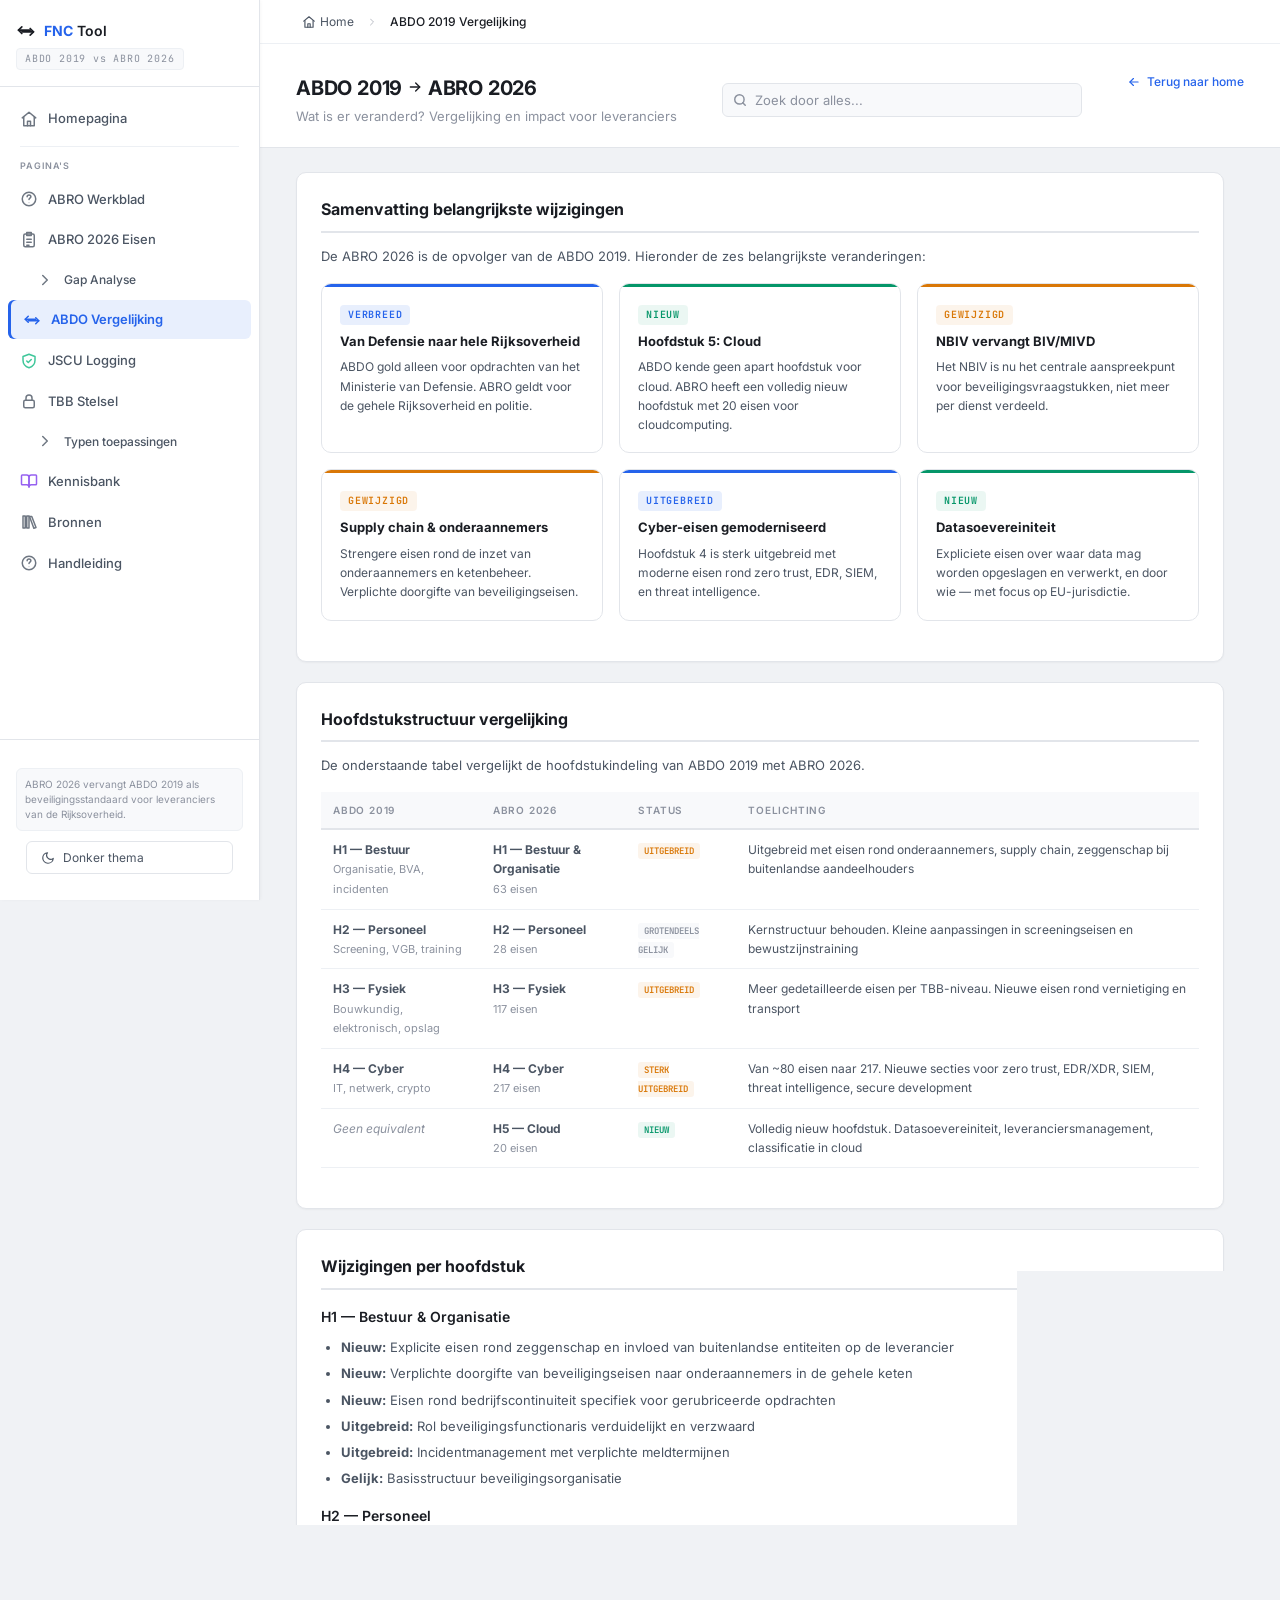
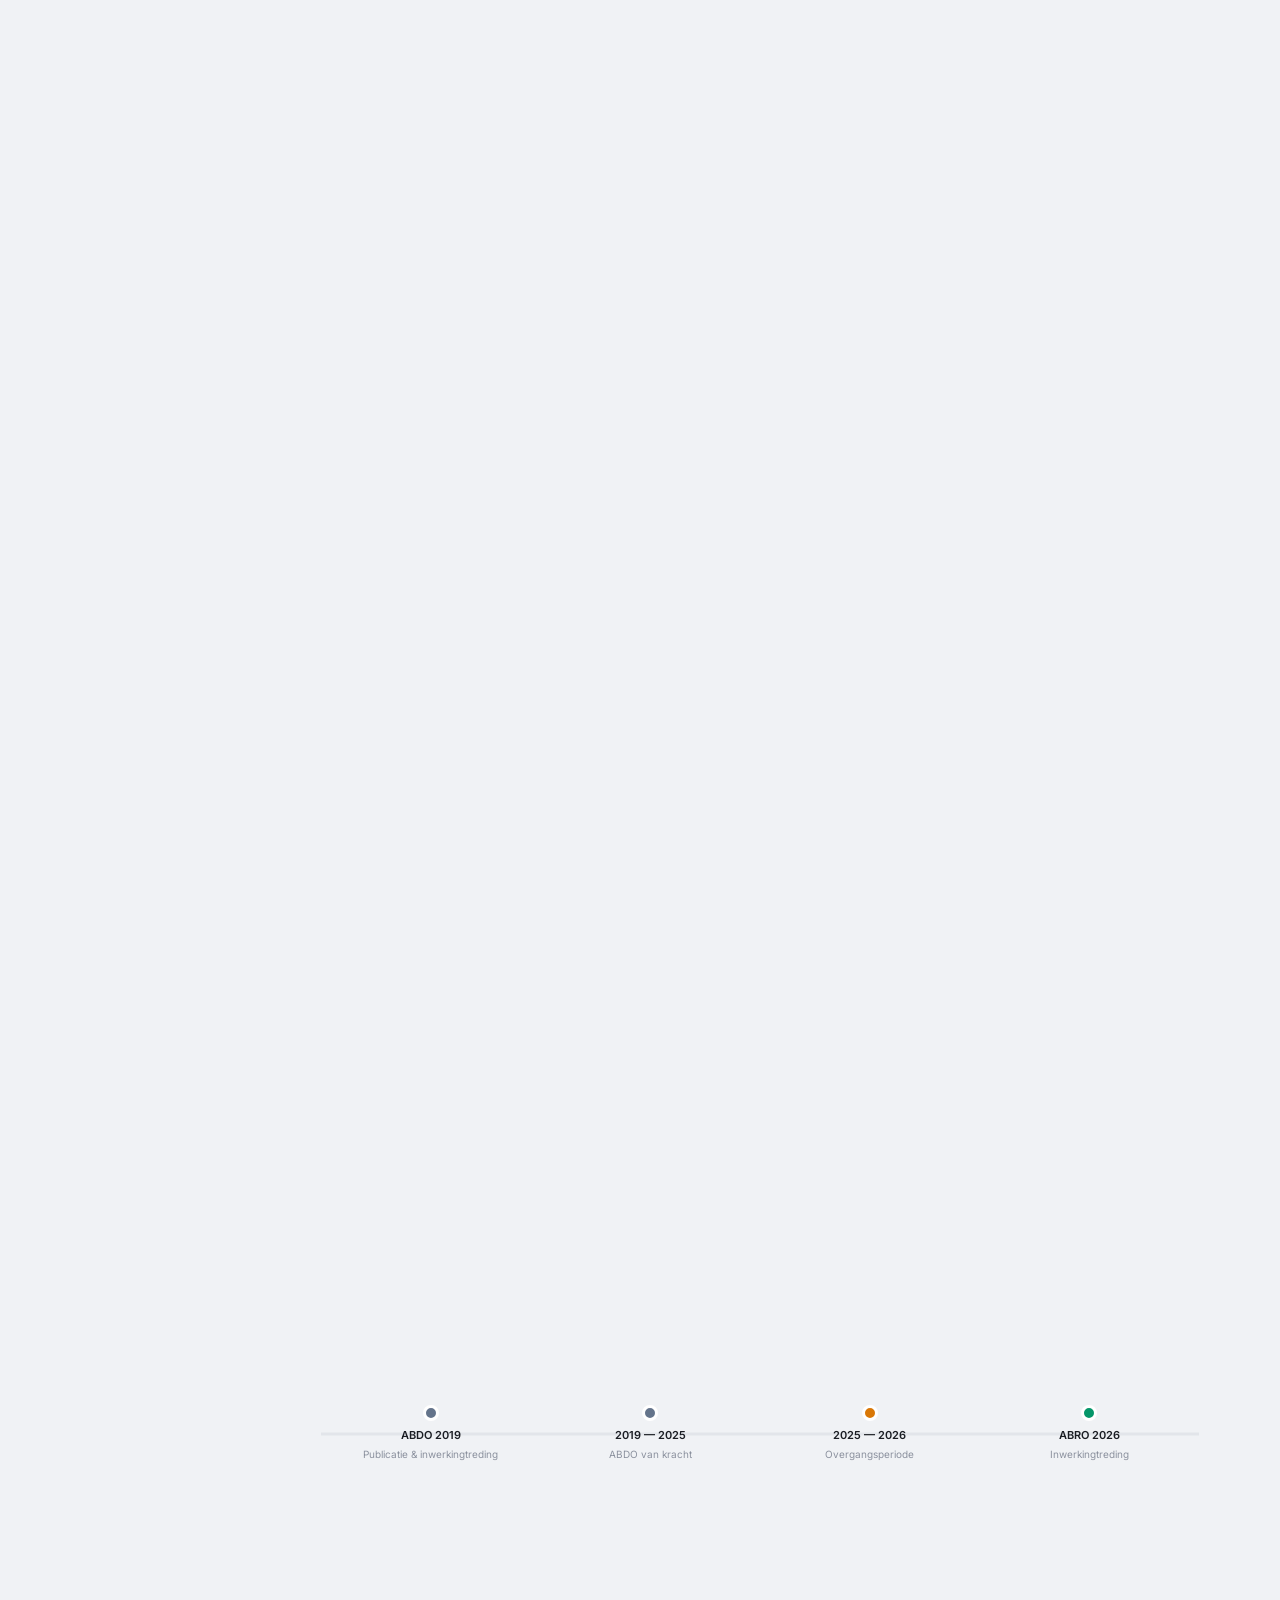
==== abdo.html @ 0f63e4ea "FNC Tool — ABRO 2026 Compliance Check Static PWA met 445 ABRO-eisen gemapped op ISO 27001, NIST CSF," ====
<!DOCTYPE html>
<html lang="nl">
<head>
  <meta charset="UTF-8">
  <meta name="viewport" content="width=device-width, initial-scale=1.0">
  <title>FNC Tool — ABDO 2019 vs ABRO 2026</title>
  <link rel="stylesheet" href="styles.css">
  <link rel="manifest" href="manifest.json">
  <meta name="apple-mobile-web-app-capable" content="yes">
  <meta name="apple-mobile-web-app-status-bar-style" content="default">
  <meta name="apple-mobile-web-app-title" content="FNC Tool">
  <meta name="theme-color" content="#2563eb">
  <script src="theme.js"></script>
  <style>
    .abdo-content { padding: 24px 36px 48px; max-width: 1000px; }
    .abdo-section {
      background: var(--bg-surface);
      border: 1px solid var(--border);
      border-radius: var(--radius-lg);
      padding: 24px;
      margin-bottom: 20px;
      box-shadow: var(--shadow-sm);
    }
    .abdo-section h2 {
      font-size: 16px;
      font-weight: 700;
      color: var(--text-primary);
      margin-bottom: 12px;
      padding-bottom: 8px;
      border-bottom: 2px solid var(--border);
    }
    .abdo-section h3 {
      font-size: 14px;
      font-weight: 600;
      color: var(--text-primary);
      margin: 16px 0 8px;
    }
    .abdo-section p, .abdo-section li {
      font-size: 13px;
      color: var(--text-secondary);
      line-height: 1.7;
    }
    .abdo-section ul {
      padding-left: 20px;
      margin: 8px 0;
    }
    .abdo-section li { margin-bottom: 4px; }

    .change-summary {
      display: grid;
      grid-template-columns: repeat(auto-fit, minmax(260px, 1fr));
      gap: 16px;
      margin: 16px 0;
    }
    .change-card {
      border-radius: var(--radius-lg);
      padding: 18px;
      border: 1px solid var(--border);
      position: relative;
      overflow: hidden;
      background: var(--bg-surface);
    }
    .change-card::before {
      content: '';
      position: absolute;
      top: 0; left: 0; right: 0;
      height: 3px;
    }
    .change-card.new::before { background: var(--green); }
    .change-card.changed::before { background: var(--yellow); }
    .change-card.expanded::before { background: var(--accent); }
    .change-card .change-type {
      font-family: var(--font-mono);
      font-size: 10px;
      font-weight: 600;
      text-transform: uppercase;
      letter-spacing: 0.08em;
      margin-bottom: 6px;
      display: inline-block;
      padding: 2px 8px;
      border-radius: 4px;
    }
    .change-card.new .change-type { background: var(--green-bg); color: var(--green); }
    .change-card.changed .change-type { background: var(--yellow-bg); color: var(--yellow); }
    .change-card.expanded .change-type { background: var(--accent-dim); color: var(--accent); }
    .change-card h4 {
      font-size: 13px;
      font-weight: 700;
      color: var(--text-primary);
      margin-bottom: 6px;
    }
    .change-card p { font-size: 12px; color: var(--text-secondary); line-height: 1.6; }

    .compare-table {
      width: 100%;
      border-collapse: collapse;
      margin: 16px 0;
      font-size: 12px;
    }
    .compare-table th {
      font-size: 10px;
      text-transform: uppercase;
      letter-spacing: 0.08em;
      color: var(--text-muted);
      padding: 10px 12px;
      text-align: left;
      border-bottom: 2px solid var(--border);
      font-weight: 600;
      background: var(--bg-elevated);
    }
    .compare-table td {
      padding: 10px 12px;
      border-bottom: 1px solid var(--border-light);
      color: var(--text-secondary);
      vertical-align: top;
    }
    .compare-table tr:hover { background: var(--bg-hover); }
    .compare-table .new-badge {
      font-family: var(--font-mono);
      font-size: 9px;
      font-weight: 600;
      background: var(--green-bg);
      color: var(--green);
      padding: 2px 6px;
      border-radius: 3px;
    }
    .compare-table .changed-badge {
      font-family: var(--font-mono);
      font-size: 9px;
      font-weight: 600;
      background: var(--yellow-bg);
      color: var(--yellow);
      padding: 2px 6px;
      border-radius: 3px;
    }
    .compare-table .same-badge {
      font-family: var(--font-mono);
      font-size: 9px;
      font-weight: 600;
      background: var(--bg-elevated);
      color: var(--text-muted);
      padding: 2px 6px;
      border-radius: 3px;
    }

    .timeline {
      display: flex;
      align-items: center;
      gap: 0;
      margin: 20px 0;
      position: relative;
    }
    .timeline::before {
      content: '';
      position: absolute;
      top: 50%;
      left: 0;
      right: 0;
      height: 3px;
      background: var(--border);
      transform: translateY(-50%);
      z-index: 0;
    }
    .tl-node {
      position: relative;
      z-index: 1;
      text-align: center;
      flex: 1;
    }
    .tl-dot {
      width: 16px;
      height: 16px;
      border-radius: 50%;
      margin: 0 auto 6px;
      border: 3px solid var(--bg-surface);
    }
    .tl-dot.past { background: var(--fw-abdo); }
    .tl-dot.transition { background: var(--yellow); }
    .tl-dot.current { background: var(--green); }
    .tl-label {
      font-size: 11px;
      font-weight: 600;
      color: var(--text-primary);
    }
    .tl-sub {
      font-size: 10px;
      color: var(--text-muted);
      margin-top: 2px;
    }

    .impact-card {
      background: var(--accent-dim);
      border: 1px solid rgba(37,99,235,0.15);
      border-radius: var(--radius);
      padding: 16px;
      margin: 12px 0;
      font-size: 12px;
      color: var(--text-secondary);
      line-height: 1.7;
    }
    .impact-card strong { color: var(--accent); }

    .note-box {
      background: var(--yellow-bg);
      border: 1px solid rgba(217,119,6,0.2);
      border-radius: var(--radius);
      padding: 14px 16px;
      margin: 16px 0;
      font-size: 12px;
      color: var(--text-secondary);
      line-height: 1.6;
    }
    .note-box strong { color: var(--yellow); }

    .back-link {
      display: inline-flex;
      align-items: center;
      gap: 6px;
      font-size: 12px;
      color: var(--accent);
      text-decoration: none;
      font-weight: 500;
    }
    .back-link:hover { text-decoration: underline; }
  </style>
</head>
<body>

<div id="app">
  <button class="mobile-menu-btn" id="menuBtn" aria-label="Menu openen"><span data-icon="menu" data-icon-size="20"></span></button>
  <div class="mobile-menu-overlay" id="menuOverlay" ></div>
  <aside id="sidebar">
    <div class="sidebar-header">
      <div class="logo">
        <span class="logo-icon" data-icon="abdo" data-icon-size="20"></span>
        <span class="logo-text"><strong>FNC</strong> Tool</span>
      </div>
      <div class="version-badge">ABDO 2019 vs ABRO 2026</div>
    </div>
    <nav class="sidebar-nav">
      <a href="home.html" class="nav-item" style="text-decoration:none">
        <span class="nav-icon" data-icon="home"></span> Homepagina
      </a>
      <div class="nav-divider"></div>
      <div class="nav-section-label">Pagina's</div>
      <a href="werkblad.html" class="nav-item" style="text-decoration:none">
        <span class="nav-icon" data-icon="manual"></span> ABRO Werkblad
      </a>
      <a href="index.html" class="nav-item" style="text-decoration:none">
        <span class="nav-icon" data-icon="requirements"></span> ABRO 2026 Eisen
      </a>
      <a href="index.html#gaps" class="nav-item" style="text-decoration:none;font-size:12px;padding-left:28px">
        <span class="nav-icon" data-icon="chevron-right" data-icon-size="12"></span> Gap Analyse
      </a>
      <a href="abdo.html" class="nav-item active" style="text-decoration:none">
        <span class="nav-icon" data-icon="abdo"></span> ABDO Vergelijking
      </a>
      <a href="jscu.html" class="nav-item" style="text-decoration:none">
        <span class="nav-icon" style="color:var(--fw-jscu)" data-icon="jscu"></span> JSCU Logging
      </a>
      <a href="tbb.html" class="nav-item" style="text-decoration:none">
        <span class="nav-icon" data-icon="tbb"></span> TBB Stelsel
      </a>
      <a href="tbb.html#toepassingen" class="nav-item" style="text-decoration:none;font-size:12px;padding-left:28px">
        <span class="nav-icon" data-icon="chevron-right" data-icon-size="12"></span> Typen toepassingen
      </a>
      <a href="diamond.html" class="nav-item" style="text-decoration:none">
        <span class="nav-icon" style="color:var(--purple)" data-icon="knowledge"></span> Kennisbank
      </a>
      <a href="bronnen.html" class="nav-item" style="text-decoration:none">
        <span class="nav-icon" data-icon="sources"></span> Bronnen
      </a>
      <a href="handleiding.html" class="nav-item" style="text-decoration:none">
        <span class="nav-icon" data-icon="manual"></span> Handleiding
      </a>
    </nav>
    <div class="sidebar-frameworks">
      <div class="sidebar-hint">
        ABRO 2026 vervangt ABDO 2019 als beveiligingsstandaard voor leveranciers van de Rijksoverheid.
      </div>
      <button class="theme-toggle-btn" onclick="toggleTheme()" title="Wissel licht/donker thema">
        <span class="theme-toggle-icon" data-icon="theme-dark"></span>
        <span class="theme-toggle-label">Donker thema</span>
      </button>
    </div>
  </aside>

  <main id="main">
    <nav class="breadcrumb" aria-label="Breadcrumb">
      <a href="home.html"><span data-icon="home" data-icon-size="14"></span> Home</a>
      <span class="crumb-sep" data-icon="chevron-right" data-icon-size="12"></span>
      <span class="crumb-current">ABDO 2019 Vergelijking</span>
    </nav>

    <div class="page-header">
      <div>
        <div class="page-title">ABDO 2019 <span data-icon="arrow-right" data-icon-size="16"></span> ABRO 2026</div>
        <div class="page-subtitle">Wat is er veranderd? Vergelijking en impact voor leveranciers</div>
      </div>
      <div class="global-search">
        <input type="text" id="globalSearch" placeholder="Zoek door alles...">
        <div id="globalSearchResults" class="global-search-results"></div>
      </div>
      <div class="page-actions">
        <a href="home.html" class="back-link"><span data-icon="arrow-left" data-icon-size="14"></span> Terug naar home</a>
      </div>
    </div>

    <a href="home.html" class="back-home-mobile">
      <span data-icon="arrow-left" data-icon-size="16"></span> Terug naar home
    </a>

    <div class="abdo-content">

      <!-- Samenvatting -->
      <div class="abdo-section" id="samenvatting">
        <h2>Samenvatting belangrijkste wijzigingen</h2>
        <p>De ABRO 2026 is de opvolger van de ABDO 2019. Hieronder de zes belangrijkste veranderingen:</p>

        <div class="change-summary">
          <div class="change-card expanded">
            <span class="change-type">Verbreed</span>
            <h4>Van Defensie naar hele Rijksoverheid</h4>
            <p>ABDO gold alleen voor opdrachten van het Ministerie van Defensie. ABRO geldt voor de gehele Rijksoverheid en politie.</p>
          </div>

          <div class="change-card new">
            <span class="change-type">Nieuw</span>
            <h4>Hoofdstuk 5: Cloud</h4>
            <p>ABDO kende geen apart hoofdstuk voor cloud. ABRO heeft een volledig nieuw hoofdstuk met 20 eisen voor cloudcomputing.</p>
          </div>

          <div class="change-card changed">
            <span class="change-type">Gewijzigd</span>
            <h4>NBIV vervangt BIV/MIVD</h4>
            <p>Het NBIV is nu het centrale aanspreekpunt voor beveiligingsvraagstukken, niet meer per dienst verdeeld.</p>
          </div>

          <div class="change-card changed">
            <span class="change-type">Gewijzigd</span>
            <h4>Supply chain & onderaannemers</h4>
            <p>Strengere eisen rond de inzet van onderaannemers en ketenbeheer. Verplichte doorgifte van beveiligingseisen.</p>
          </div>

          <div class="change-card expanded">
            <span class="change-type">Uitgebreid</span>
            <h4>Cyber-eisen gemoderniseerd</h4>
            <p>Hoofdstuk 4 is sterk uitgebreid met moderne eisen rond zero trust, EDR, SIEM, en threat intelligence.</p>
          </div>

          <div class="change-card new">
            <span class="change-type">Nieuw</span>
            <h4>Datasoevereiniteit</h4>
            <p>Expliciete eisen over waar data mag worden opgeslagen en verwerkt, en door wie — met focus op EU-jurisdictie.</p>
          </div>
        </div>
      </div>

      <!-- Vergelijkingstabel -->
      <div class="abdo-section" id="vergelijking">
        <h2>Hoofdstukstructuur vergelijking</h2>
        <p>De onderstaande tabel vergelijkt de hoofdstukindeling van ABDO 2019 met ABRO 2026.</p>

        <table class="compare-table">
          <thead>
            <tr>
              <th>ABDO 2019</th>
              <th>ABRO 2026</th>
              <th>Status</th>
              <th>Toelichting</th>
            </tr>
          </thead>
          <tbody>
            <tr>
              <td><strong>H1 — Bestuur</strong><br><span style="font-size:11px;color:var(--text-muted)">Organisatie, BVA, incidenten</span></td>
              <td><strong>H1 — Bestuur & Organisatie</strong><br><span style="font-size:11px;color:var(--text-muted)">63 eisen</span></td>
              <td><span class="changed-badge">UITGEBREID</span></td>
              <td>Uitgebreid met eisen rond onderaannemers, supply chain, zeggenschap bij buitenlandse aandeelhouders</td>
            </tr>
            <tr>
              <td><strong>H2 — Personeel</strong><br><span style="font-size:11px;color:var(--text-muted)">Screening, VGB, training</span></td>
              <td><strong>H2 — Personeel</strong><br><span style="font-size:11px;color:var(--text-muted)">28 eisen</span></td>
              <td><span class="same-badge">GROTENDEELS GELIJK</span></td>
              <td>Kernstructuur behouden. Kleine aanpassingen in screeningseisen en bewustzijnstraining</td>
            </tr>
            <tr>
              <td><strong>H3 — Fysiek</strong><br><span style="font-size:11px;color:var(--text-muted)">Bouwkundig, elektronisch, opslag</span></td>
              <td><strong>H3 — Fysiek</strong><br><span style="font-size:11px;color:var(--text-muted)">117 eisen</span></td>
              <td><span class="changed-badge">UITGEBREID</span></td>
              <td>Meer gedetailleerde eisen per TBB-niveau. Nieuwe eisen rond vernietiging en transport</td>
            </tr>
            <tr>
              <td><strong>H4 — Cyber</strong><br><span style="font-size:11px;color:var(--text-muted)">IT, netwerk, crypto</span></td>
              <td><strong>H4 — Cyber</strong><br><span style="font-size:11px;color:var(--text-muted)">217 eisen</span></td>
              <td><span class="changed-badge">STERK UITGEBREID</span></td>
              <td>Van ~80 eisen naar 217. Nieuwe secties voor zero trust, EDR/XDR, SIEM, threat intelligence, secure development</td>
            </tr>
            <tr>
              <td><em style="color:var(--text-muted)">Geen equivalent</em></td>
              <td><strong>H5 — Cloud</strong><br><span style="font-size:11px;color:var(--text-muted)">20 eisen</span></td>
              <td><span class="new-badge">NIEUW</span></td>
              <td>Volledig nieuw hoofdstuk. Datasoevereiniteit, leveranciersmanagement, classificatie in cloud</td>
            </tr>
          </tbody>
        </table>
      </div>

      <!-- Per hoofdstuk -->
      <div class="abdo-section" id="per-hoofdstuk">
        <h2>Wijzigingen per hoofdstuk</h2>

        <h3>H1 — Bestuur & Organisatie</h3>
        <ul>
          <li><strong>Nieuw:</strong> Explicite eisen rond zeggenschap en invloed van buitenlandse entiteiten op de leverancier</li>
          <li><strong>Nieuw:</strong> Verplichte doorgifte van beveiligingseisen naar onderaannemers in de gehele keten</li>
          <li><strong>Nieuw:</strong> Eisen rond bedrijfscontinuiteit specifiek voor gerubriceerde opdrachten</li>
          <li><strong>Uitgebreid:</strong> Rol beveiligingsfunctionaris verduidelijkt en verzwaard</li>
          <li><strong>Uitgebreid:</strong> Incidentmanagement met verplichte meldtermijnen</li>
          <li><strong>Gelijk:</strong> Basisstructuur beveiligingsorganisatie</li>
        </ul>

        <h3>H2 — Personeel</h3>
        <ul>
          <li><strong>Gelijk:</strong> VGB-structuur en screeningsniveaus grotendeels ongewijzigd</li>
          <li><strong>Gelijk:</strong> Geheimhoudingsverklaring en gedragscode</li>
          <li><strong>Uitgebreid:</strong> Bewustzijnstraining nu met specifieke frequentie- en inhoudseisen</li>
          <li><strong>Uitgebreid:</strong> Eisen rond buitenlandse reizen van gescreend personeel</li>
          <li><strong>Nieuw:</strong> Explicite eisen voor remote werkend personeel</li>
        </ul>

        <h3>H3 — Fysieke beveiliging</h3>
        <ul>
          <li><strong>Uitgebreid:</strong> Meer gedetailleerde eisen per TBB-niveau (was meer generiek in ABDO)</li>
          <li><strong>Uitgebreid:</strong> Elektronische beveiliging (IDS, CCTV) met specifiekere technische eisen</li>
          <li><strong>Nieuw:</strong> Eisen rond vernietiging van informatiedragers per TBB-niveau</li>
          <li><strong>Nieuw:</strong> Transport van gerubriceerd materiaal gedetailleerder beschreven</li>
          <li><strong>Gelijk:</strong> Basisprincipes bouwkundige beveiliging en zonering</li>
        </ul>

        <h3>H4 — Cyber (grootste wijzigingen)</h3>
        <ul>
          <li><strong>Nieuw:</strong> Zero trust architectuurprincipes als uitgangspunt</li>
          <li><strong>Nieuw:</strong> Eisen voor Endpoint Detection & Response (EDR/XDR)</li>
          <li><strong>Nieuw:</strong> Verplicht Security Information & Event Management (SIEM)</li>
          <li><strong>Nieuw:</strong> Threat intelligence als input voor beveiligingsmaatregelen</li>
          <li><strong>Nieuw:</strong> Secure software development lifecycle (SSDLC) eisen</li>
          <li><strong>Nieuw:</strong> Vulnerability management met specifieke patchtermijnen</li>
          <li><strong>Uitgebreid:</strong> Cryptografie-eisen gemoderniseerd (aandacht post-quantum)</li>
          <li><strong>Uitgebreid:</strong> Logging-eisen nu met verwijzing naar JSCU Logging Essentials</li>
          <li><strong>Uitgebreid:</strong> Netwerksegmentatie en -monitoring veel gedetailleerder</li>
          <li><strong>Gelijk:</strong> Basisprincipes toegangsbeheer en authenticatie</li>
        </ul>

        <h3>H5 — Cloud (volledig nieuw)</h3>
        <ul>
          <li><strong>Nieuw:</strong> Datasoevereiniteit — waar data mag worden opgeslagen en verwerkt</li>
          <li><strong>Nieuw:</strong> Classificatie van cloudservices per TBB-niveau</li>
          <li><strong>Nieuw:</strong> Leveranciersmanagement specifiek voor cloudproviders</li>
          <li><strong>Nieuw:</strong> Eisen rond exit-strategie en data-portabiliteit</li>
          <li><strong>Nieuw:</strong> Monitoring en logging in cloudomgevingen</li>
          <li><strong>Nieuw:</strong> Beperkingen per TBB-niveau (TBB-1: geen cloud; TBB-2: onder voorwaarden)</li>
        </ul>
      </div>

      <!-- Impact leveranciers -->
      <div class="abdo-section" id="impact">
        <h2>Praktische impact voor leveranciers</h2>
        <p>Wat betekenen deze wijzigingen concreet voor uw organisatie?</p>

        <div class="impact-card">
          <strong>Als u al ABDO-gecertificeerd bent:</strong><br>
          Uw bestaande maatregelen voor H1-H3 vormen een goede basis, maar u moet deze toetsen aan de nieuwe ABRO-eisen.
          De grootste inspanning zit in H4 (Cyber) dat sterk is uitgebreid, en H5 (Cloud) dat volledig nieuw is.
          Plan een gap-analyse met de <a href="index.html" style="color:var(--accent)">FNC Tool Eisen tool</a>.
        </div>

        <div class="impact-card">
          <strong>Als u nieuw bent met gerubriceerde opdrachten:</strong><br>
          Dit bepaalt welke eisen op u van toepassing zijn. Wijs direct een beveiligingsfunctionaris aan en neem contact
          op met het NBIV voor het VGB-traject. De doorlooptijd voor veiligheidsonderzoeken is 3-6 maanden.
        </div>

        <div class="impact-card">
          <strong>Concrete stappen:</strong><br>
          1. Voer een gap-analyse uit tegen de ABRO 2026 eisen<br>
          2. Prioriteer H4 (Cyber) — hier zijn de meeste nieuwe eisen<br>
          3. Beoordeel of u cloudservices gebruikt en toets deze tegen H5<br>
          4. Controleer uw supply chain — onderaannemers moeten ook voldoen<br>
          5. Update uw beveiligingsplan en leg dit voor aan het NBIV/MIVD
        </div>
      </div>

      <!-- Tijdlijn -->
      <div class="abdo-section" id="tijdlijn">
        <h2>Tijdlijn</h2>

        <div class="timeline">
          <div class="tl-node">
            <div class="tl-dot past"></div>
            <div class="tl-label">ABDO 2019</div>
            <div class="tl-sub">Publicatie & inwerkingtreding</div>
          </div>
          <div class="tl-node">
            <div class="tl-dot past"></div>
            <div class="tl-label">2019 — 2025</div>
            <div class="tl-sub">ABDO van kracht</div>
          </div>
          <div class="tl-node">
            <div class="tl-dot transition"></div>
            <div class="tl-label">2025 — 2026</div>
            <div class="tl-sub">Overgangsperiode</div>
          </div>
          <div class="tl-node">
            <div class="tl-dot current"></div>
            <div class="tl-label">ABRO 2026</div>
            <div class="tl-sub">Inwerkingtreding</div>
          </div>
        </div>

        <div class="note-box">
          <strong>Let op:</strong> Bestaande contracten die onder ABDO 2019 zijn afgesloten, blijven onder ABDO vallen
          tot het contract afloopt of wordt verlengd. Bij verlenging of nieuwe contracten geldt ABRO 2026.
          Het is aan te raden om alvast te anticiperen op de ABRO-eisen, ook als uw huidige contract nog onder ABDO valt.
        </div>
      </div>

    </div>
  </main>
</div>

<script src="abro-data.js"></script>
<script src="frameworks-ref.js"></script>
<script src="icons.js"></script>
<script src="menu.js"></script>
<script src="globalsearch.js"></script>
<script>if("serviceWorker" in navigator){navigator.serviceWorker.register("sw.js")}</script>
<script src="easter.js"></script>
</body>
</html>
---- styles.css ----
/* ============================================
   ABRO 2026 ComplianceMapper — Professional Light Theme
   ============================================ */

@import url('https://fonts.googleapis.com/css2?family=Inter:wght@400;500;600;700&family=JetBrains+Mono:wght@400;500;600&display=swap');

:root {
  --bg-base:      #f0f2f5;
  --bg-surface:   #ffffff;
  --bg-elevated:  #f8f9fb;
  --bg-hover:     #eef1f6;
  --border:       #e2e5ea;
  --border-light: #edf0f4;

  --text-primary:   #1a1d23;
  --text-secondary: #4b5563;
  --text-muted:     #8b919e;

  --accent:       #2563eb;
  --accent-dim:   #e8effd;
  --accent-glow:  rgba(37,99,235,0.08);
  --accent-dark:  #1d4ed8;

  --green:    #059669;
  --green-bg: rgba(5,150,105,0.08);
  --yellow:   #d97706;
  --yellow-bg:rgba(217,119,6,0.08);
  --red:      #dc2626;
  --red-bg:   rgba(220,38,38,0.06);
  --orange:   #ea580c;
  --purple:   #7c3aed;
  --cyan:     #0891b2;

  --fw-iso:   #2563eb;
  --fw-bio:   #059669;
  --fw-nist:  #d97706;
  --fw-fys:   #8b5cf6;
  --fw-pers:  #e11d48;
  --fw-ccm:   #06b6d4;
  --fw-abdo:  #64748b;
  --fw-27002: #3b82f6;
  --fw-45001: #f59e0b;
  --fw-jscu:  #10b981;

  --sidebar-w: 260px;
  --font-mono: 'JetBrains Mono', monospace;
  --font-sans: 'Inter', -apple-system, BlinkMacSystemFont, sans-serif;
  --radius:    6px;
  --radius-lg: 10px;
  --shadow-sm: 0 1px 2px rgba(0,0,0,0.04);
  --shadow-md: 0 2px 8px rgba(0,0,0,0.06);
  --shadow-lg: 0 4px 16px rgba(0,0,0,0.08);
}

/* ============ DARK MODE ============ */
[data-theme="dark"] {
  --bg-base:      #0a0e14;
  --bg-surface:   #141922;
  --bg-elevated:  #1a1f2b;
  --bg-hover:     #1e2430;
  --border:       #252d3a;
  --border-light: #1e2430;

  --text-primary:   #e2e8f0;
  --text-secondary: #94a3b8;
  --text-muted:     #64748b;

  --accent-dim:   rgba(37,99,235,0.18);
  --accent-glow:  rgba(37,99,235,0.18);

  --shadow-sm: 0 1px 2px rgba(0,0,0,0.4);
  --shadow-md: 0 2px 8px rgba(0,0,0,0.5);
  --shadow-lg: 0 4px 16px rgba(0,0,0,0.6);
}

[data-theme="dark"] .chapter-card-num {
  background: rgba(255,255,255,0.05);
}

[data-theme="dark"] .req-table th {
  background: var(--bg-base);
}

[data-theme="dark"] .home-card-icon,
[data-theme="dark"] .stat-value {
  color: var(--text-primary);
}

[data-theme="dark"] .btn:hover {
  border-color: var(--accent);
}

[data-theme="dark"] img,
[data-theme="dark"] svg {
  filter: brightness(0.92);
}

*, *::before, *::after { box-sizing: border-box; margin: 0; padding: 0; }
html { font-size: 14px; }

body {
  background: var(--bg-base);
  color: var(--text-primary);
  font-family: var(--font-sans);
  line-height: 1.6;
  min-height: 100vh;
  overflow-x: hidden;
}

/* ============ LAYOUT ============ */
#app {
  display: grid;
  grid-template-columns: var(--sidebar-w) 1fr;
  min-height: 100vh;
}

/* ============ SIDEBAR ============ */
#sidebar {
  background: var(--bg-surface);
  border-right: 1px solid var(--border);
  display: flex;
  flex-direction: column;
  position: sticky;
  top: 0;
  height: 100vh;
  overflow-y: auto;
  box-shadow: 1px 0 3px rgba(0,0,0,0.03);
}

.sidebar-header {
  padding: 20px 16px 16px;
  border-bottom: 1px solid var(--border);
}

.logo {
  display: flex;
  align-items: center;
  gap: 8px;
  font-family: var(--font-sans);
  font-size: 14px;
  font-weight: 600;
  color: var(--text-primary);
}

.logo-icon { color: var(--accent); font-size: 18px; }
.logo-text strong { color: var(--accent); }

.version-badge {
  margin-top: 6px;
  font-family: var(--font-mono);
  font-size: 10px;
  color: var(--text-muted);
  letter-spacing: 0.08em;
  background: var(--bg-elevated);
  display: inline-block;
  padding: 2px 8px;
  border-radius: 4px;
  border: 1px solid var(--border-light);
}

.sidebar-nav {
  padding: 12px 8px;
  flex: 1;
}

.nav-item {
  display: flex;
  align-items: center;
  gap: 10px;
  width: 100%;
  padding: 9px 12px;
  background: none;
  border: none;
  border-radius: var(--radius);
  color: var(--text-secondary);
  font-family: var(--font-sans);
  font-size: 13px;
  cursor: pointer;
  text-align: left;
  transition: all 0.15s ease;
  margin-bottom: 2px;
  font-weight: 500;
}

.nav-item:hover {
  background: var(--bg-hover);
  color: var(--text-primary);
}

.nav-item.active {
  background: var(--accent-dim);
  color: var(--accent);
  font-weight: 600;
  box-shadow: inset 3px 0 0 var(--accent);
  padding-left: 15px;
}

.nav-icon {
  font-size: 14px;
  width: 18px;
  height: 18px;
  flex-shrink: 0;
  opacity: 0.8;
  display: inline-flex;
  align-items: center;
  justify-content: center;
  color: inherit;
}
.nav-icon svg { width: 18px; height: 18px; display: block; }
.nav-item.active .nav-icon { opacity: 1; }

/* Sidebar frameworks */
.sidebar-frameworks {
  padding: 16px;
  border-top: 1px solid var(--border);
}

.sidebar-section-title {
  font-family: var(--font-mono);
  font-size: 10px;
  color: var(--text-muted);
  letter-spacing: 0.1em;
  text-transform: uppercase;
  margin-bottom: 10px;
  font-weight: 600;
}

.fw-checkbox-group {
  display: flex;
  flex-direction: column;
  gap: 8px;
}

.fw-checkbox-label {
  display: flex;
  align-items: center;
  gap: 8px;
  font-size: 12px;
  color: var(--text-secondary);
  cursor: pointer;
  padding: 4px 6px;
  border-radius: 4px;
  transition: background 0.15s;
}

.fw-checkbox-label:hover {
  background: var(--bg-hover);
  color: var(--text-primary);
}

.fw-check {
  accent-color: var(--accent);
  width: 14px;
  height: 14px;
}

.fw-dot {
  width: 8px;
  height: 8px;
  border-radius: 50%;
  flex-shrink: 0;
}

.sidebar-hint {
  margin-top: 12px;
  font-size: 10px;
  color: var(--text-muted);
  line-height: 1.5;
  padding: 8px;
  background: var(--bg-elevated);
  border-radius: var(--radius);
  border: 1px solid var(--border-light);
}

/* ============ MAIN ============ */
#main {
  overflow-y: auto;
  min-height: 100vh;
  background: var(--bg-base);
}

.view { display: none; }
.view.active { display: block; }

/* ============ PAGE HEADER ============ */
.page-header {
  padding: 28px 36px 20px;
  border-bottom: 1px solid var(--border);
  background: var(--bg-surface);
  display: flex;
  align-items: flex-start;
  justify-content: space-between;
  gap: 24px;
}

.page-title {
  font-size: 20px;
  font-weight: 700;
  color: var(--text-primary);
  letter-spacing: -0.01em;
}

.page-subtitle {
  font-size: 13px;
  color: var(--text-muted);
  margin-top: 2px;
}

.page-actions {
  display: flex;
  gap: 8px;
  flex-shrink: 0;
}

.btn {
  display: inline-flex;
  align-items: center;
  gap: 6px;
  padding: 7px 14px;
  font-family: var(--font-sans);
  font-size: 12px;
  font-weight: 500;
  border-radius: var(--radius);
  cursor: pointer;
  border: 1px solid var(--border);
  background: var(--bg-surface);
  color: var(--text-secondary);
  transition: all 0.15s;
  white-space: nowrap;
}

.btn:hover {
  background: var(--bg-hover);
  color: var(--text-primary);
  border-color: #ccc;
}

.btn-primary {
  background: var(--accent);
  color: white;
  border-color: var(--accent);
}

.btn-primary:hover {
  background: var(--accent-dark);
  border-color: var(--accent-dark);
  color: white;
}

/* ============ CONTENT AREA ============ */
.content-area { padding: 24px 36px; }

/* ============ STATS GRID ============ */
.stats-grid {
  display: grid;
  grid-template-columns: repeat(auto-fit, minmax(170px, 1fr));
  gap: 16px;
  margin-bottom: 28px;
}

.stat-card {
  background: var(--bg-surface);
  border: 1px solid var(--border);
  border-radius: var(--radius-lg);
  padding: 20px;
  position: relative;
  overflow: hidden;
  box-shadow: var(--shadow-sm);
  transition: box-shadow 0.2s;
}

.stat-card:hover {
  box-shadow: var(--shadow-md);
}

.stat-card::before {
  content: '';
  position: absolute;
  top: 0; left: 0; right: 0;
  height: 3px;
  background: var(--accent-color, var(--accent));
}

.stat-value {
  font-family: var(--font-mono);
  font-size: 28px;
  font-weight: 700;
  line-height: 1.1;
  color: var(--text-primary);
}

.stat-label {
  font-size: 12px;
  color: var(--text-secondary);
  margin-top: 6px;
  font-weight: 500;
}

.stat-sub {
  font-size: 10px;
  color: var(--text-muted);
  margin-top: 2px;
  font-family: var(--font-mono);
}

/* ============ FRAMEWORK COMPARISON ============ */
.section-title {
  font-size: 13px;
  font-weight: 600;
  color: var(--text-secondary);
  text-transform: uppercase;
  letter-spacing: 0.06em;
  margin-bottom: 14px;
  margin-top: 8px;
}

.fw-compare-grid {
  display: grid;
  grid-template-columns: repeat(auto-fit, minmax(280px, 1fr));
  gap: 16px;
  margin-bottom: 32px;
}

.fw-compare-card {
  background: var(--bg-surface);
  border: 1px solid var(--border);
  border-radius: var(--radius-lg);
  padding: 20px;
  transition: all 0.2s;
  box-shadow: var(--shadow-sm);
}

.fw-compare-card:hover { box-shadow: var(--shadow-md); }
.fw-compare-card.selected { border-color: var(--accent); box-shadow: 0 0 0 1px var(--accent); }

.fw-compare-header {
  display: flex;
  justify-content: space-between;
  align-items: baseline;
  margin-bottom: 12px;
  padding-bottom: 8px;
  border-bottom: 2px solid;
}

.fw-compare-name {
  font-size: 13px;
  font-weight: 600;
}

.fw-compare-pct {
  font-family: var(--font-mono);
  font-size: 24px;
  font-weight: 700;
}

.fw-compare-bar {
  display: flex;
  height: 8px;
  background: var(--bg-base);
  border-radius: 4px;
  overflow: hidden;
  margin-bottom: 10px;
}

.bar-fill { height: 100%; transition: width 0.3s; }
.bar-full { background: var(--green); }
.bar-partial { background: var(--yellow); }

.fw-compare-nums {
  display: flex;
  gap: 12px;
  font-family: var(--font-mono);
  font-size: 11px;
}

/* ============ CHAPTER BREAKDOWN ============ */
.chapter-breakdown {
  background: var(--bg-surface);
  border: 1px solid var(--border);
  border-radius: var(--radius-lg);
  padding: 20px;
  box-shadow: var(--shadow-sm);
}

.chapter-row {
  display: grid;
  grid-template-columns: 280px 1fr 120px;
  align-items: center;
  gap: 16px;
  padding: 10px 0;
  border-bottom: 1px solid var(--border-light);
}

.chapter-row:last-child { border-bottom: none; }

.chapter-label {
  display: flex;
  align-items: center;
  gap: 8px;
  font-size: 13px;
  font-weight: 500;
}

.chapter-icon { font-size: 16px; }
.chapter-count { color: var(--text-muted); font-size: 11px; }

.chapter-bar-wrap {
  display: flex;
  align-items: center;
  gap: 10px;
}

.chapter-bar {
  flex: 1;
  display: flex;
  height: 6px;
  background: var(--bg-base);
  border-radius: 3px;
  overflow: hidden;
}

.chapter-pct {
  font-family: var(--font-mono);
  font-size: 12px;
  font-weight: 600;
  color: var(--text-secondary);
  min-width: 36px;
  text-align: right;
}

.chapter-nums {
  font-family: var(--font-mono);
  font-size: 11px;
  color: var(--text-secondary);
  text-align: right;
}

/* ============ COVERAGE COLORS ============ */
.cov-full { color: var(--green); }
.cov-partial { color: var(--yellow); }
.cov-none { color: var(--red); }

.cov-badge {
  font-family: var(--font-mono);
  font-size: 11px;
  padding: 3px 10px;
  border-radius: 20px;
  font-weight: 600;
  white-space: nowrap;
}

.cov-badge.cov-full { background: var(--green-bg); color: var(--green); }
.cov-badge.cov-partial { background: var(--yellow-bg); color: var(--yellow); }
.cov-badge.cov-none { background: var(--red-bg); color: var(--red); }

/* ============ FILTERS ============ */
.filters-bar {
  display: flex;
  flex-wrap: wrap;
  gap: 12px;
  padding: 14px 36px;
  background: var(--bg-surface);
  border-bottom: 1px solid var(--border);
  align-items: center;
}

.filter-group {
  display: flex;
  align-items: center;
  gap: 6px;
}

.filter-label {
  font-size: 11px;
  color: var(--text-muted);
  text-transform: uppercase;
  letter-spacing: 0.04em;
  font-weight: 600;
}

.filter-select, .filter-input {
  background: var(--bg-surface);
  border: 1px solid var(--border);
  border-radius: var(--radius);
  color: var(--text-primary);
  font-family: var(--font-sans);
  font-size: 12px;
  padding: 6px 10px;
  outline: none;
  transition: border-color 0.15s;
}

.filter-select:focus, .filter-input:focus {
  border-color: var(--accent);
  box-shadow: 0 0 0 2px rgba(37,99,235,0.1);
}

.filter-input {
  width: 180px;
}

.req-counter {
  margin-left: auto;
  font-family: var(--font-mono);
  font-size: 11px;
  color: var(--text-muted);
  background: var(--bg-elevated);
  padding: 4px 10px;
  border-radius: 20px;
  font-weight: 500;
}

/* ============ REQUIREMENTS TABLE ============ */
.req-table-wrap {
  overflow-x: auto;
  padding: 0 36px 36px;
}

.req-table {
  width: 100%;
  border-collapse: collapse;
  font-size: 13px;
}

.req-table th {
  font-size: 10px;
  text-transform: uppercase;
  letter-spacing: 0.08em;
  color: var(--text-muted);
  padding: 10px 8px;
  text-align: left;
  border-bottom: 2px solid var(--border);
  position: sticky;
  top: 0;
  background: var(--bg-base);
  z-index: 1;
  font-weight: 600;
}

.req-table td {
  padding: 8px;
  border-bottom: 1px solid var(--border-light);
  vertical-align: top;
}

.section-header-row td {
  font-size: 12px;
  font-weight: 600;
  color: var(--accent);
  background: var(--accent-dim);
  padding: 8px 12px;
  border-bottom: 1px solid var(--border);
}

.req-row {
  transition: background 0.15s;
  cursor: pointer;
}

.req-row:nth-child(even) { background: var(--bg-elevated); }
.req-row:hover { background: var(--bg-hover); }

.cov-full-row { border-left: 3px solid var(--green); }
.cov-partial-row { border-left: 3px solid var(--yellow); }
.cov-none-row { border-left: 3px solid var(--red); }

.req-id-cell {
  white-space: nowrap;
  width: 100px;
}

.expand-btn {
  background: none;
  border: none;
  color: var(--text-muted);
  cursor: pointer;
  font-size: 10px;
  padding: 2px 4px;
  margin-right: 4px;
  transition: color 0.15s;
}

.expand-btn:hover { color: var(--accent); }

.req-id {
  font-family: var(--font-mono);
  font-size: 12px;
  font-weight: 600;
  color: var(--text-primary);
}

.req-desc-cell {
  color: var(--text-secondary);
  max-width: 500px;
  font-size: 12px;
  line-height: 1.5;
}

.req-tbb-cell {
  white-space: nowrap;
}

.tbb-badge {
  font-family: var(--font-mono);
  font-size: 9px;
  padding: 1px 5px;
  border-radius: 3px;
  font-weight: 600;
  margin-right: 2px;
  display: inline-block;
}

.tbb-1 { background: rgba(220,38,38,0.08); color: var(--red); border: 1px solid rgba(220,38,38,0.2); }
.tbb-2 { background: rgba(234,88,12,0.08); color: var(--orange); border: 1px solid rgba(234,88,12,0.2); }
.tbb-3 { background: rgba(217,119,6,0.08); color: var(--yellow); border: 1px solid rgba(217,119,6,0.2); }
.tbb-4 { background: rgba(5,150,105,0.08); color: var(--green); border: 1px solid rgba(5,150,105,0.2); }

.req-fw-cell {
  display: flex;
  gap: 4px;
  flex-wrap: wrap;
}

.mapping-badge {
  font-family: var(--font-mono);
  font-size: 9px;
  padding: 2px 6px;
  border-radius: 3px;
  font-weight: 500;
  white-space: nowrap;
  cursor: help;
}

.mapping-badge.cov-full { background: var(--green-bg); color: var(--green); }
.mapping-badge.cov-partial { background: var(--yellow-bg); color: var(--yellow); }
.mapping-badge.cov-none { background: var(--red-bg); color: var(--red); }

/* Detail row */
.detail-row td {
  background: var(--bg-elevated);
  padding: 16px 20px;
  border-bottom: 2px solid var(--border);
}

.detail-content {
  display: grid;
  gap: 16px;
}

.detail-desc {
  font-size: 13px;
  color: var(--text-secondary);
  line-height: 1.6;
  padding-bottom: 12px;
  border-bottom: 1px solid var(--border);
}

.detail-mappings {
  display: grid;
  grid-template-columns: repeat(auto-fit, minmax(250px, 1fr));
  gap: 16px;
}

.detail-fw-block {
  background: var(--bg-surface);
  border: 1px solid var(--border);
  border-radius: var(--radius);
  padding: 12px;
}

.detail-fw-name {
  font-size: 12px;
  font-weight: 600;
  margin-bottom: 6px;
}

.detail-fw-controls, .detail-fw-coverage {
  font-size: 12px;
  color: var(--text-secondary);
  margin-bottom: 4px;
}

.detail-fw-note {
  font-size: 11px;
  color: var(--text-muted);
  font-style: italic;
  margin-top: 6px;
  line-height: 1.4;
}

/* ============ GAPS VIEW ============ */
.gaps-content { padding: 24px 36px; }

.gaps-header {
  display: flex;
  justify-content: space-between;
  align-items: center;
  margin-bottom: 20px;
}

.gap-counter {
  font-family: var(--font-mono);
  font-size: 11px;
  color: var(--text-muted);
  background: var(--red-bg);
  padding: 4px 10px;
  border-radius: 20px;
  font-weight: 500;
  color: var(--red);
}

.gap-chapter-header {
  font-size: 14px;
  font-weight: 700;
  color: var(--accent);
  padding: 16px 0 8px;
  margin-top: 8px;
  border-bottom: 1px solid var(--border);
}

.gap-card {
  background: var(--bg-surface);
  border: 1px solid var(--border);
  border-left: 3px solid var(--red);
  border-radius: var(--radius);
  padding: 16px;
  margin: 8px 0;
  box-shadow: var(--shadow-sm);
  transition: box-shadow 0.2s;
}

.gap-card:hover { box-shadow: var(--shadow-md); }

.gap-card-header {
  display: flex;
  align-items: center;
  gap: 10px;
  margin-bottom: 8px;
  flex-wrap: wrap;
}

.gap-section {
  font-size: 11px;
  color: var(--text-muted);
}

.gap-card-desc {
  font-size: 13px;
  color: var(--text-secondary);
  line-height: 1.5;
  margin-bottom: 10px;
}

.gap-card-notes {
  display: flex;
  flex-direction: column;
  gap: 4px;
}

.gap-note {
  font-size: 11px;
  color: var(--text-muted);
  line-height: 1.4;
}

/* ============ EMPTY STATE ============ */
.empty-state {
  text-align: center;
  padding: 48px 24px;
  color: var(--text-muted);
  font-size: 14px;
}

/* ============ TBB INFO BAR ============ */
.tbb-info-bar {
  background: var(--bg-surface);
  border: 1px solid var(--border);
  border-radius: var(--radius-lg);
  padding: 16px 20px;
  margin-bottom: 24px;
  box-shadow: var(--shadow-sm);
}

.tbb-info-title {
  font-size: 11px;
  font-weight: 600;
  text-transform: uppercase;
  letter-spacing: 0.06em;
  color: var(--text-muted);
  margin-bottom: 10px;
}

.tbb-info-items {
  display: grid;
  grid-template-columns: repeat(4, 1fr);
  gap: 8px;
}

.tbb-info-item {
  padding: 8px 12px;
  border-radius: var(--radius);
  font-size: 11px;
  line-height: 1.4;
}

.tbb-info-item strong {
  font-family: var(--font-mono);
  font-size: 11px;
  display: block;
  margin-bottom: 2px;
}

.tbb-info-item span {
  color: var(--text-secondary);
  font-size: 10px;
}

.tbb-4-bg { background: rgba(5,150,105,0.06); border: 1px solid rgba(5,150,105,0.15); }
.tbb-4-bg strong { color: var(--green); }
.tbb-3-bg { background: rgba(217,119,6,0.06); border: 1px solid rgba(217,119,6,0.15); }
.tbb-3-bg strong { color: var(--yellow); }
.tbb-2-bg { background: rgba(234,88,12,0.06); border: 1px solid rgba(234,88,12,0.15); }
.tbb-2-bg strong { color: var(--orange); }
.tbb-1-bg { background: rgba(220,38,38,0.06); border: 1px solid rgba(220,38,38,0.15); }
.tbb-1-bg strong { color: var(--red); }

/* ============ CHAPTER CARDS ============ */
.chapter-cards-grid {
  display: grid;
  grid-template-columns: repeat(auto-fit, minmax(280px, 1fr));
  gap: 16px;
  margin-bottom: 32px;
}

.chapter-card {
  background: var(--bg-surface);
  border: 1px solid var(--border);
  border-radius: var(--radius-lg);
  overflow: hidden;
  cursor: pointer;
  transition: all 0.2s;
  box-shadow: var(--shadow-sm);
}

.chapter-card:hover {
  box-shadow: var(--shadow-md);
  transform: translateY(-1px);
}

.chapter-card.ch-highlight {
  border-width: 2px;
}

.chapter-card-header {
  display: flex;
  align-items: center;
  gap: 10px;
  padding: 14px 16px;
  border-bottom: 1px solid var(--border-light);
}

.chapter-card-num {
  font-family: var(--font-mono);
  font-size: 12px;
  font-weight: 700;
  background: rgba(255,255,255,0.9);
  width: 28px;
  height: 28px;
  border-radius: 6px;
  display: flex;
  align-items: center;
  justify-content: center;
  flex-shrink: 0;
}

.chapter-card-title {
  font-size: 13px;
  font-weight: 600;
  flex: 1;
}

.chapter-card-count {
  font-family: var(--font-mono);
  font-size: 11px;
  opacity: 0.7;
}

.ch-1-accent { background: linear-gradient(135deg, rgba(37,99,235,0.08), rgba(37,99,235,0.03)); }
.ch-1-accent .chapter-card-num { color: var(--accent); }
.ch-2-accent { background: linear-gradient(135deg, rgba(8,145,178,0.08), rgba(8,145,178,0.03)); }
.ch-2-accent .chapter-card-num { color: var(--cyan); }
.ch-3-accent { background: linear-gradient(135deg, rgba(139,92,246,0.08), rgba(139,92,246,0.03)); }
.ch-3-accent .chapter-card-num { color: var(--purple); }
.ch-4-accent { background: linear-gradient(135deg, rgba(5,150,105,0.08), rgba(5,150,105,0.03)); }
.ch-4-accent .chapter-card-num { color: var(--green); }
.ch-5-accent { background: linear-gradient(135deg, rgba(217,119,6,0.08), rgba(217,119,6,0.03)); }
.ch-5-accent .chapter-card-num { color: var(--yellow); }

.chapter-card-body {
  padding: 14px 16px;
}

.chapter-card-desc {
  font-size: 11px;
  color: var(--text-muted);
  line-height: 1.5;
  margin-bottom: 12px;
}

.chapter-card-bar-wrap {
  height: 6px;
  background: var(--bg-base);
  border-radius: 3px;
  overflow: hidden;
  margin-bottom: 8px;
}

.chapter-card-bar {
  height: 100%;
  display: flex;
  border-radius: 3px;
  overflow: hidden;
}

.chapter-card-stats {
  display: flex;
  gap: 12px;
  font-family: var(--font-mono);
  font-size: 10px;
  color: var(--text-muted);
}

/* ============ SIDEBAR NAV EXTRAS ============ */
.nav-divider {
  height: 1px;
  background: var(--border-light);
  margin: 8px 12px;
}

.nav-section-label {
  font-size: 9px;
  text-transform: uppercase;
  letter-spacing: 0.1em;
  color: var(--text-muted);
  padding: 4px 12px 6px;
  font-weight: 600;
}

.nav-count {
  margin-left: auto;
  font-family: var(--font-mono);
  font-size: 10px;
  color: var(--text-muted);
  background: var(--bg-elevated);
  padding: 1px 6px;
  border-radius: 8px;
  min-width: 24px;
  text-align: center;
}

.ch-icon {
  width: 20px;
  height: 20px;
  border-radius: 4px;
  display: flex;
  align-items: center;
  justify-content: center;
  font-family: var(--font-mono);
  font-size: 10px;
  font-weight: 700;
  color: white;
}

.ch-1 { background: var(--accent); }
.ch-2 { background: var(--cyan); }
.ch-3 { background: var(--purple); }
.ch-4 { background: var(--green); }
.ch-5 { background: var(--yellow); }

.filter-search { flex: 1; min-width: 150px; }
.filter-search .filter-input { width: 100%; }

/* ============ REFERENCE VIEW ============ */
.ref-controls-bar {
  display: flex;
  flex-wrap: wrap;
  gap: 12px;
  padding: 14px 36px;
  background: var(--bg-surface);
  border-bottom: 1px solid var(--border);
  align-items: center;
}

.ref-content {
  padding: 24px 36px;
}

.ref-fw-header {
  background: var(--bg-surface);
  border: 1px solid var(--border);
  border-radius: var(--radius-lg);
  padding: 20px 24px;
  margin-bottom: 24px;
  box-shadow: var(--shadow-sm);
}

.ref-fw-title {
  font-size: 18px;
  font-weight: 700;
  color: var(--text-primary);
  margin-bottom: 6px;
}

.ref-fw-desc {
  font-size: 13px;
  color: var(--text-secondary);
  line-height: 1.5;
  margin-bottom: 12px;
}

.ref-fw-themes {
  display: flex;
  flex-wrap: wrap;
  gap: 8px;
}

.ref-theme-badge {
  font-size: 11px;
  background: var(--accent-dim);
  color: var(--accent);
  padding: 4px 10px;
  border-radius: 20px;
  font-weight: 500;
}

.ref-theme-badge strong {
  font-weight: 700;
}

.ref-group {
  margin-bottom: 24px;
}

.ref-group-header {
  font-size: 14px;
  font-weight: 700;
  color: var(--accent);
  padding: 12px 0 8px;
  border-bottom: 2px solid var(--accent-dim);
  margin-bottom: 12px;
  display: flex;
  align-items: center;
  gap: 10px;
}

.ref-group-count {
  font-size: 11px;
  font-weight: 500;
  color: var(--text-muted);
  font-family: var(--font-mono);
  background: var(--bg-elevated);
  padding: 2px 8px;
  border-radius: 10px;
}

.ref-cards {
  display: grid;
  grid-template-columns: repeat(auto-fill, minmax(360px, 1fr));
  gap: 12px;
}

.ref-card {
  background: var(--bg-surface);
  border: 1px solid var(--border);
  border-radius: var(--radius);
  padding: 14px 16px;
  transition: box-shadow 0.2s;
  box-shadow: var(--shadow-sm);
}

.ref-card:hover {
  box-shadow: var(--shadow-md);
}

.ref-card-header {
  display: flex;
  align-items: baseline;
  gap: 10px;
  margin-bottom: 8px;
}

.ref-card-id {
  font-family: var(--font-mono);
  font-size: 12px;
  font-weight: 700;
  color: var(--accent);
  background: var(--accent-dim);
  padding: 2px 8px;
  border-radius: 4px;
  white-space: nowrap;
  flex-shrink: 0;
}

.ref-card-name {
  font-size: 13px;
  font-weight: 600;
  color: var(--text-primary);
}

.ref-card-summary {
  font-size: 12px;
  color: var(--text-secondary);
  line-height: 1.5;
}

.ref-abro-refs {
  margin-top: 10px;
  padding-top: 8px;
  border-top: 1px solid var(--border-light);
  display: flex;
  flex-wrap: wrap;
  gap: 4px;
  align-items: center;
}

.ref-abro-label {
  font-size: 10px;
  color: var(--text-muted);
  font-weight: 600;
  text-transform: uppercase;
  letter-spacing: 0.04em;
  margin-right: 4px;
}

.ref-abro-badge {
  font-family: var(--font-mono);
  font-size: 10px;
  background: var(--bg-elevated);
  color: var(--text-secondary);
  padding: 1px 6px;
  border-radius: 3px;
  border: 1px solid var(--border-light);
}

/* ============ NOTITIES ============ */
.detail-notes {
  margin-top: 12px;
  padding-top: 12px;
  border-top: 1px solid var(--border);
}

.detail-notes strong {
  font-size: 12px;
  color: var(--text-secondary);
  display: block;
  margin-bottom: 6px;
}

.note-field {
  width: 100%;
  min-height: 60px;
  padding: 10px;
  border: 1px solid var(--border);
  border-radius: var(--radius);
  font-family: var(--font-sans);
  font-size: 12px;
  color: var(--text-primary);
  background: var(--bg-surface);
  resize: vertical;
  line-height: 1.5;
}

.note-field:focus {
  outline: none;
  border-color: var(--accent);
  box-shadow: 0 0 0 2px rgba(37,99,235,0.1);
}

.note-field::placeholder {
  color: var(--text-muted);
}

/* ============ DISCLAIMER ============ */
.home-disclaimer {
  margin: 32px auto 16px;
  max-width: 800px;
  padding: 16px 20px;
  background: var(--bg-elevated);
  border: 1px solid var(--border);
  border-radius: var(--radius);
  font-size: 11px;
  color: var(--text-muted);
  line-height: 1.6;
}

.home-disclaimer strong {
  color: var(--text-secondary);
  font-size: 11px;
}

/* ============ PRINT STYLES ============ */
@page {
  size: A4;
  margin: 2cm 1.5cm;
  @bottom-right { content: counter(page) " / " counter(pages); font-size: 9pt; color: #888; }
}

@media print {
  /* Force light theme for print regardless of current theme */
  :root, [data-theme="dark"] {
    --bg-base:      #ffffff;
    --bg-surface:   #ffffff;
    --bg-elevated:  #f7f7f7;
    --bg-hover:     #f0f0f0;
    --border:       #cccccc;
    --border-light: #e5e5e5;
    --text-primary:   #000000;
    --text-secondary: #222222;
    --text-muted:     #666666;
  }

  /* Make sure colors print */
  * {
    -webkit-print-color-adjust: exact !important;
    print-color-adjust: exact !important;
    color-adjust: exact !important;
  }

  html, body { background: white !important; color: black !important; font-size: 10pt; }

  /* Hide chrome */
  #sidebar,
  .mobile-menu-btn,
  .mobile-menu-overlay,
  .filters-bar,
  .page-actions,
  .nav-item,
  .sidebar-frameworks,
  .global-search,
  .theme-toggle-btn,
  .home-footer button,
  .back-link {
    display: none !important;
  }

  #app { display: block !important; grid-template-columns: 1fr !important; }
  #main { overflow: visible !important; }

  .page-header {
    padding: 0 0 12px;
    border: none;
    border-bottom: 2pt solid #000;
    margin-bottom: 16px;
    page-break-after: avoid;
  }
  .page-title { font-size: 16pt; }
  .page-subtitle { font-size: 10pt; color: #444; }

  .content-area, .gaps-content, .req-table-wrap, .ref-content,
  .abdo-content, .tbb-content, .diamond-wrap {
    padding: 0 !important;
    max-width: 100% !important;
  }

  /* Card / block formatting */
  .stat-card, .fw-compare-card, .gap-card, .chapter-card,
  .ref-card, .ref-fw-header, .chapter-breakdown, .tbb-info-bar,
  .abdo-section, .home-card, .bron-card {
    box-shadow: none !important;
    border: 1px solid #999 !important;
    page-break-inside: avoid;
  }

  /* Section page breaks */
  .gap-chapter-header,
  .ref-group-header,
  .section-title,
  .abdo-section h2 {
    page-break-after: avoid;
    page-break-before: auto;
  }

  /* Avoid splitting rows/cards */
  .req-row, .gap-card, .ref-card, .chapter-row { page-break-inside: avoid; }
  h1, h2, h3, h4 { page-break-after: avoid; }

  .req-table { font-size: 9pt; }
  .req-table th { background: #eaeaea !important; color: #000 !important; }
  .section-header-row td { background: #f0f0f0 !important; color: #000 !important; }

  a { text-decoration: none; color: inherit; }
  a[href^="http"]:after { content: " (" attr(href) ")"; font-size: 8pt; color: #555; }

  /* Print header on every page via running element */
  body::before {
    content: "FNC Tool \2014 Framework & Norm Compliance \2014 ABRO 2026";
    display: block;
    font-size: 9pt;
    color: #555;
    border-bottom: 1px solid #ccc;
    padding-bottom: 4pt;
    margin-bottom: 8pt;
  }
  body::after {
    content: "Afgedrukt op " attr(data-print-date) " \2014 fnctool";
    display: block;
    font-size: 8pt;
    color: #777;
    margin-top: 12pt;
    border-top: 1px solid #ccc;
    padding-top: 4pt;
    text-align: center;
  }
}

/* ============ THEME TOGGLE BUTTON ============ */
.theme-toggle-btn {
  margin: 10px;
  padding: 8px 14px;
  border: 1px solid var(--border);
  background: var(--bg-surface);
  color: var(--text-secondary);
  border-radius: 6px;
  cursor: pointer;
  font-family: var(--font-sans);
  font-size: 12px;
  display: flex;
  align-items: center;
  gap: 8px;
  width: calc(100% - 20px);
  transition: all 0.15s;
}
.theme-toggle-btn:hover {
  background: var(--bg-hover);
  color: var(--text-primary);
  border-color: var(--accent);
}
.theme-toggle-icon { font-size: 14px; }

/* Header version for desktop top-right */
.theme-toggle-btn.in-header {
  width: auto;
  margin: 0;
  padding: 7px 12px;
}

/* ============ GLOBAL SEARCH ============ */
.global-search {
  position: relative;
  flex: 1;
  max-width: 360px;
  min-width: 180px;
}
.global-search input {
  width: 100%;
  padding: 8px 12px 8px 32px;
  border: 1px solid var(--border);
  border-radius: var(--radius);
  background: var(--bg-elevated);
  color: var(--text-primary);
  font-family: var(--font-sans);
  font-size: 13px;
  outline: none;
  transition: border-color 0.15s, box-shadow 0.15s;
  background-image: url("data:image/svg+xml;utf8,<svg xmlns='http://www.w3.org/2000/svg' width='14' height='14' viewBox='0 0 24 24' fill='none' stroke='%238b919e' stroke-width='2.5' stroke-linecap='round' stroke-linejoin='round'><circle cx='11' cy='11' r='8'/><line x1='21' y1='21' x2='16.65' y2='16.65'/></svg>");
  background-repeat: no-repeat;
  background-position: 10px center;
  background-size: 14px 14px;
}
.global-search input:focus {
  border-color: var(--accent);
  box-shadow: 0 0 0 2px var(--accent-glow);
}
.global-search input::placeholder { color: var(--text-muted); }

.global-search-results {
  display: none;
  position: absolute;
  top: calc(100% + 6px);
  right: 0;
  left: 0;
  max-height: 420px;
  overflow-y: auto;
  background: var(--bg-surface);
  border: 1px solid var(--border);
  border-radius: var(--radius);
  box-shadow: var(--shadow-lg);
  z-index: 1000;
}
.global-search-results.open { display: block; }

.gs-result {
  display: block;
  padding: 10px 14px;
  border-bottom: 1px solid var(--border-light);
  text-decoration: none;
  color: inherit;
  cursor: pointer;
  transition: background 0.12s;
}
.gs-result:last-child { border-bottom: none; }
.gs-result:hover, .gs-result.active { background: var(--bg-hover); }

.gs-cat {
  display: inline-block;
  font-family: var(--font-mono);
  font-size: 9px;
  padding: 1px 6px;
  border-radius: 3px;
  background: var(--accent-dim);
  color: var(--accent);
  text-transform: uppercase;
  letter-spacing: 0.06em;
  margin-right: 8px;
  font-weight: 700;
}
.gs-cat.gs-abro { background: rgba(37,99,235,0.12); color: var(--accent); }
.gs-cat.gs-jscu { background: rgba(16,185,129,0.12); color: var(--fw-jscu); }
.gs-cat.gs-iso { background: rgba(59,130,246,0.12); color: var(--fw-27002); }
.gs-cat.gs-nist { background: rgba(217,119,6,0.12); color: var(--fw-nist); }
.gs-cat.gs-ccm { background: rgba(6,182,212,0.12); color: var(--fw-ccm); }
.gs-cat.gs-bio { background: rgba(5,150,105,0.12); color: var(--fw-bio); }
.gs-cat.gs-45001 { background: rgba(245,158,11,0.12); color: var(--fw-45001); }
.gs-cat.gs-page { background: var(--bg-elevated); color: var(--text-secondary); }

.gs-title {
  font-size: 12px;
  font-weight: 600;
  color: var(--text-primary);
  margin-top: 2px;
}
.gs-snippet {
  font-size: 11px;
  color: var(--text-muted);
  line-height: 1.4;
  margin-top: 2px;
  display: -webkit-box;
  -webkit-line-clamp: 2;
  -webkit-box-orient: vertical;
  overflow: hidden;
}
.gs-empty, .gs-hint {
  padding: 14px 16px;
  font-size: 12px;
  color: var(--text-muted);
  text-align: center;
}
.gs-group-label {
  padding: 6px 14px 4px;
  font-size: 10px;
  text-transform: uppercase;
  letter-spacing: 0.08em;
  color: var(--text-muted);
  font-weight: 600;
  background: var(--bg-elevated);
  border-bottom: 1px solid var(--border-light);
}

/* Page-header layout adjustments to fit search bar */
.page-header .global-search { align-self: center; }

@media (max-width: 1024px) {
  .global-search { max-width: 100%; }
  .page-header { flex-wrap: wrap; }
}

/* ============ RESPONSIVE ============ */
/* ============ MOBILE MENU BUTTON ============ */
.mobile-menu-btn {
  display: none;
  position: fixed;
  top: 12px;
  left: 12px;
  z-index: 1001;
  width: 40px;
  height: 40px;
  border-radius: var(--radius);
  border: 1px solid var(--border);
  background: var(--bg-surface);
  box-shadow: var(--shadow-md);
  cursor: pointer;
  font-size: 18px;
  color: var(--accent);
  align-items: center;
  justify-content: center;
}

.mobile-menu-overlay {
  display: none;
  position: fixed;
  top: 0; left: 0; right: 0; bottom: 0;
  background: rgba(0,0,0,0.3);
  z-index: 999;
}

@media (max-width: 1024px) {
  #app {
    grid-template-columns: 1fr;
  }
  #sidebar {
    position: fixed;
    top: 0; left: -280px;
    width: 280px;
    height: 100vh;
    z-index: 1000;
    transition: left 0.25s ease;
    box-shadow: var(--shadow-lg);
  }
  #sidebar.open {
    left: 0;
  }
  #sidebar a, #sidebar button {
    -webkit-tap-highlight-color: rgba(0,0,0,0.1);
    touch-action: manipulation;
  }
  .mobile-menu-btn {
    display: flex;
  }
  .mobile-menu-overlay.open {
    display: block;
  }
  .filters-bar {
    padding: 12px 16px;
    padding-top: 56px;
  }
  .content-area, .gaps-content, .req-table-wrap {
    padding-left: 16px;
    padding-right: 16px;
  }
  .page-header {
    padding: 20px 16px;
    padding-left: 60px;
  }
  .chapter-row {
    grid-template-columns: 1fr;
    gap: 4px;
  }
  .stats-grid {
    grid-template-columns: repeat(2, 1fr);
  }
  .chapter-cards-grid {
    grid-template-columns: 1fr;
  }
  .tbb-info-items {
    grid-template-columns: repeat(2, 1fr);
  }
  .fw-compare-grid {
    grid-template-columns: 1fr;
  }
  .req-desc-cell {
    max-width: 250px;
  }
  .detail-mappings {
    grid-template-columns: 1fr;
  }
  .jscu-header-bar {
    grid-template-columns: repeat(2, 1fr);
  }
}

/* ============ SVG ICON UTILITIES ============ */
[data-icon] {
  display: inline-flex;
  align-items: center;
  justify-content: center;
  color: inherit;
  line-height: 0;
}
[data-icon] svg {
  width: 100%;
  height: 100%;
  display: block;
}
.icon-inline {
  width: 16px;
  height: 16px;
  display: inline-flex;
  align-items: center;
  justify-content: center;
  vertical-align: -3px;
  margin-right: 4px;
  color: inherit;
}
.icon-inline svg { width: 16px; height: 16px; }

/* Logo/hero/card/toggle icons use SVGs now */
.logo-icon,
.home-hero .hero-icon,
.home-card-icon,
.theme-toggle-icon {
  display: inline-flex;
  align-items: center;
  justify-content: center;
  line-height: 0;
  color: inherit;
}
.logo-icon svg { width: 20px; height: 20px; }
.home-hero .hero-icon { width: 48px; height: 48px; }
.home-hero .hero-icon svg { width: 48px; height: 48px; }
.home-card-icon { width: 28px; height: 28px; }
.home-card-icon svg { width: 28px; height: 28px; }
.home-card-arrow { display: inline-flex; align-items: center; gap: 4px; }
.home-card-arrow svg { width: 14px; height: 14px; }
.theme-toggle-icon { width: 14px; height: 14px; }
.theme-toggle-icon svg { width: 14px; height: 14px; }
.btn [data-icon] { width: 14px; height: 14px; }
.btn [data-icon] svg { width: 14px; height: 14px; }
.mobile-menu-btn [data-icon] svg { width: 20px; height: 20px; }

/* Keep dark-mode SVGs at normal brightness for UI chrome */
[data-theme="dark"] .nav-icon svg,
[data-theme="dark"] .logo-icon svg,
[data-theme="dark"] .home-card-icon svg,
[data-theme="dark"] .theme-toggle-icon svg,
[data-theme="dark"] .mobile-menu-btn svg,
[data-theme="dark"] .breadcrumb svg,
[data-theme="dark"] .back-home-mobile svg {
  filter: none;
}

/* ============ BREADCRUMB ============ */
.breadcrumb {
  display: flex;
  flex-wrap: wrap;
  align-items: center;
  gap: 6px;
  padding: 10px 36px;
  font-size: 12px;
  color: var(--text-muted);
  background: var(--bg-surface);
  border-bottom: 1px solid var(--border-light);
  font-family: var(--font-sans);
}
.breadcrumb a {
  color: var(--text-secondary);
  text-decoration: none;
  display: inline-flex;
  align-items: center;
  gap: 4px;
  padding: 2px 6px;
  border-radius: 4px;
  transition: background 0.15s, color 0.15s;
}
.breadcrumb a:hover {
  color: var(--accent);
  background: var(--bg-hover);
}
.breadcrumb .crumb-sep {
  display: inline-flex;
  width: 12px;
  height: 12px;
  color: var(--text-muted);
  opacity: 0.6;
}
.breadcrumb .crumb-sep svg { width: 12px; height: 12px; }
.breadcrumb .crumb-current {
  color: var(--text-primary);
  font-weight: 500;
  padding: 2px 6px;
}

@media (max-width: 1024px) {
  .breadcrumb {
    padding: 10px 16px 10px 60px;
    font-size: 11px;
  }
}

/* ============ BACK-TO-HOME MOBILE BUTTON ============ */
.back-home-mobile {
  display: none;
  align-items: center;
  justify-content: center;
  gap: 6px;
  padding: 10px 14px;
  background: var(--bg-surface);
  border: 1px solid var(--border);
  border-radius: var(--radius);
  color: var(--text-secondary);
  font-size: 13px;
  font-weight: 500;
  text-decoration: none;
  margin: 12px 16px 0;
  box-shadow: var(--shadow-sm);
  transition: all 0.15s;
}
.back-home-mobile:hover {
  background: var(--bg-hover);
  color: var(--accent);
  border-color: var(--accent);
}
.back-home-mobile svg { width: 16px; height: 16px; }

@media (max-width: 1024px) {
  .back-home-mobile { display: inline-flex; }
}

/* ============ MANUAL (handleiding) PAGE ============ */
.manual-content {
  padding: 24px 36px 48px;
  max-width: 900px;
}
.manual-section {
  background: var(--bg-surface);
  border: 1px solid var(--border);
  border-radius: var(--radius-lg);
  padding: 24px;
  margin-bottom: 20px;
  box-shadow: var(--shadow-sm);
  scroll-margin-top: 20px;
}
.manual-section h2 {
  font-size: 16px;
  font-weight: 700;
  color: var(--text-primary);
  margin-bottom: 12px;
  padding-bottom: 8px;
  border-bottom: 2px solid var(--border);
  display: flex;
  align-items: center;
  gap: 10px;
}
.manual-section h2 .sec-num {
  font-family: var(--font-mono);
  font-size: 11px;
  color: var(--accent);
  background: var(--accent-dim);
  padding: 3px 8px;
  border-radius: 4px;
  font-weight: 700;
}
.manual-section h3 {
  font-size: 14px;
  font-weight: 600;
  color: var(--text-primary);
  margin: 16px 0 8px;
}
.manual-section p,
.manual-section li {
  font-size: 13px;
  color: var(--text-secondary);
  line-height: 1.7;
}
.manual-section ul,
.manual-section ol {
  padding-left: 22px;
  margin: 8px 0 10px;
}
.manual-section li { margin-bottom: 6px; }
.manual-section strong { color: var(--text-primary); }
.manual-section code {
  font-family: var(--font-mono);
  font-size: 12px;
  background: var(--bg-elevated);
  padding: 1px 6px;
  border-radius: 3px;
  border: 1px solid var(--border-light);
  color: var(--text-primary);
}
.manual-step-list {
  counter-reset: stepcount;
  list-style: none;
  padding-left: 0;
  margin: 12px 0;
}
.manual-step-list > li {
  counter-increment: stepcount;
  position: relative;
  padding: 10px 14px 10px 46px;
  background: var(--bg-elevated);
  border: 1px solid var(--border-light);
  border-radius: var(--radius);
  margin-bottom: 8px;
  font-size: 13px;
  color: var(--text-secondary);
  line-height: 1.6;
}
.manual-step-list > li::before {
  content: counter(stepcount);
  position: absolute;
  top: 10px;
  left: 12px;
  width: 24px;
  height: 24px;
  background: var(--accent);
  color: #fff;
  font-family: var(--font-mono);
  font-size: 11px;
  font-weight: 700;
  border-radius: 50%;
  display: flex;
  align-items: center;
  justify-content: center;
}
.manual-callout {
  background: var(--accent-dim);
  border-left: 3px solid var(--accent);
  padding: 12px 14px;
  border-radius: var(--radius);
  margin: 12px 0;
  font-size: 12px;
  color: var(--text-secondary);
  line-height: 1.6;
}
.manual-callout strong { color: var(--accent); }
.manual-callout.callout-warn {
  background: var(--yellow-bg);
  border-left-color: var(--yellow);
}
.manual-callout.callout-warn strong { color: var(--yellow); }
.manual-toc {
  background: var(--bg-surface);
  border: 1px solid var(--border);
  border-radius: var(--radius-lg);
  padding: 18px 22px;
  margin-bottom: 20px;
  box-shadow: var(--shadow-sm);
}
.manual-toc h3 {
  font-size: 12px;
  font-weight: 600;
  text-transform: uppercase;
  letter-spacing: 0.06em;
  color: var(--text-muted);
  margin-bottom: 10px;
}
.manual-toc ol {
  columns: 2;
  column-gap: 24px;
  padding-left: 18px;
  margin: 0;
  font-size: 12px;
}
.manual-toc li { margin-bottom: 4px; break-inside: avoid; }
.manual-toc a {
  color: var(--text-secondary);
  text-decoration: none;
  transition: color 0.15s;
}
.manual-toc a:hover { color: var(--accent); text-decoration: underline; }
.manual-faq dt {
  font-weight: 600;
  color: var(--text-primary);
  font-size: 13px;
  margin-top: 12px;
}
.manual-faq dd {
  font-size: 12px;
  color: var(--text-secondary);
  line-height: 1.6;
  margin: 4px 0 8px 0;
  padding-left: 10px;
  border-left: 2px solid var(--border);
}
@media (max-width: 700px) {
  .manual-toc ol { columns: 1; }
  .manual-content { padding: 16px; }
  .manual-section { padding: 18px; }
}
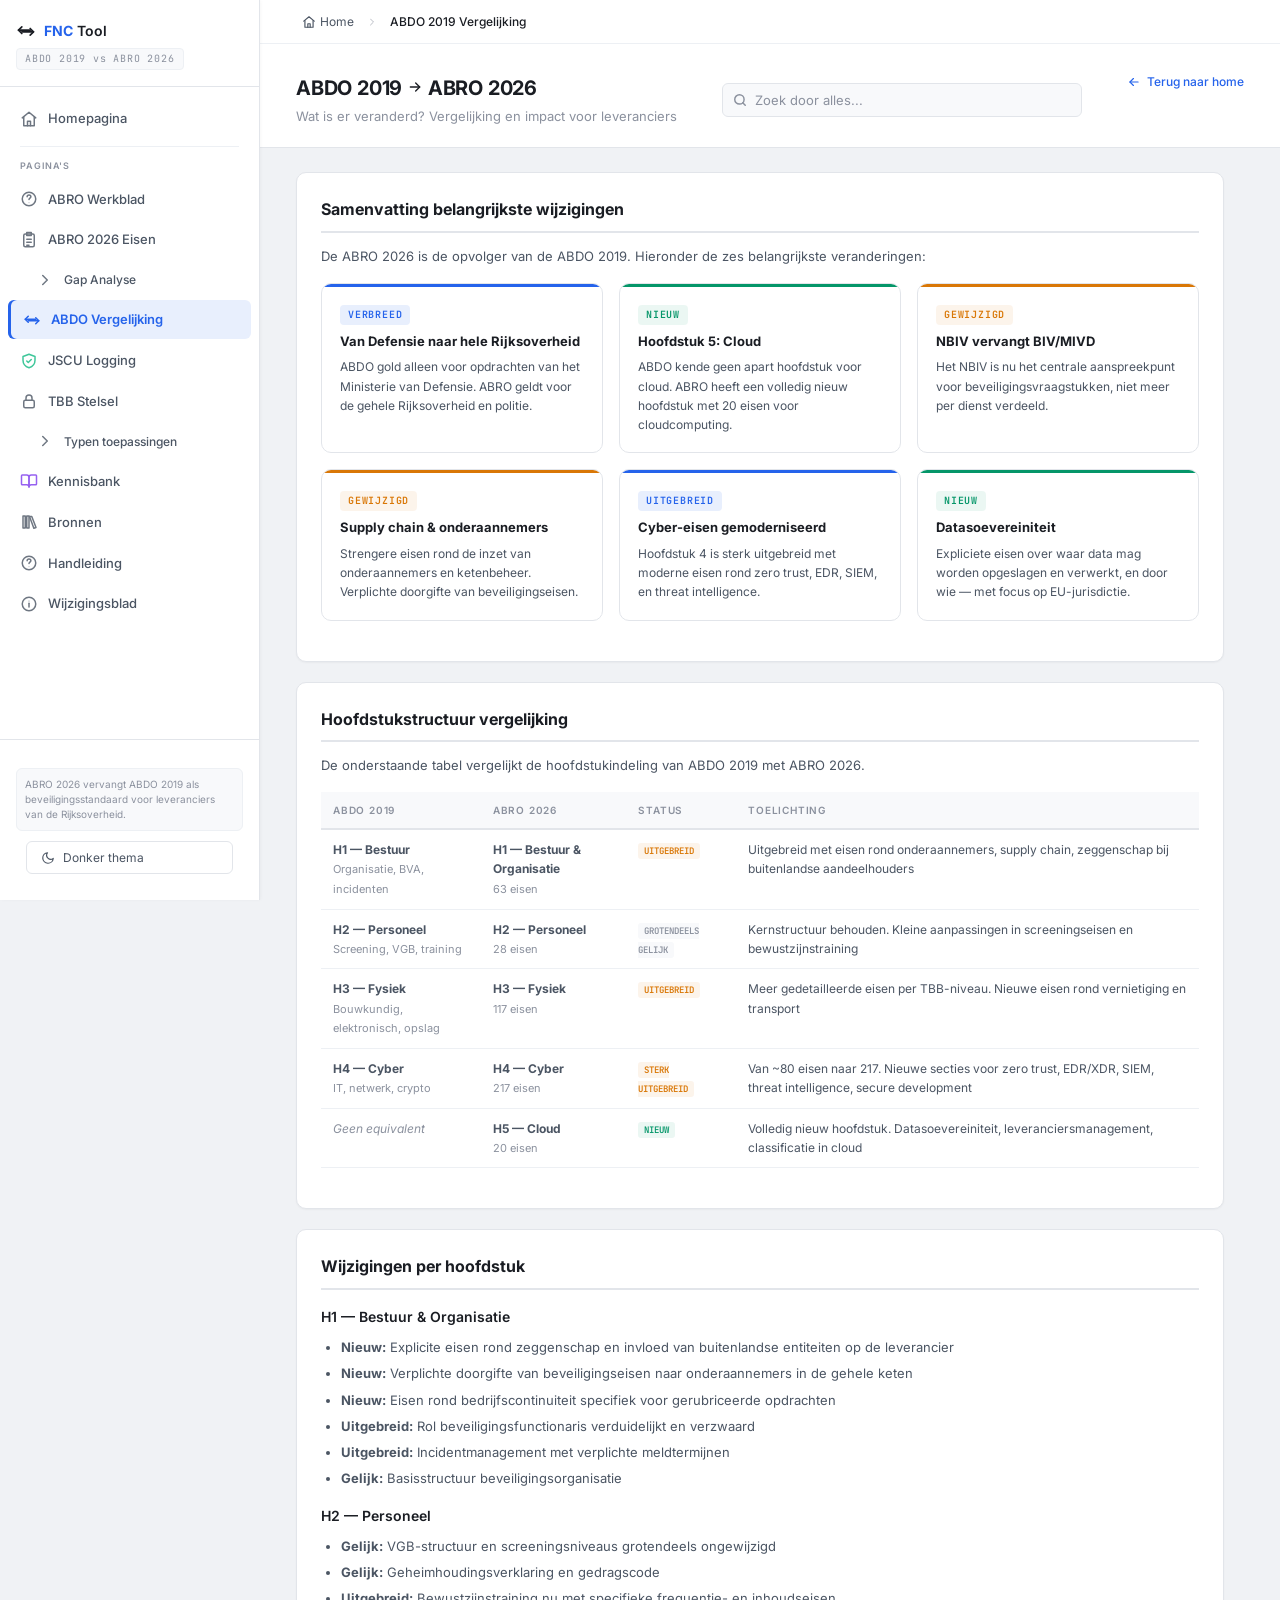
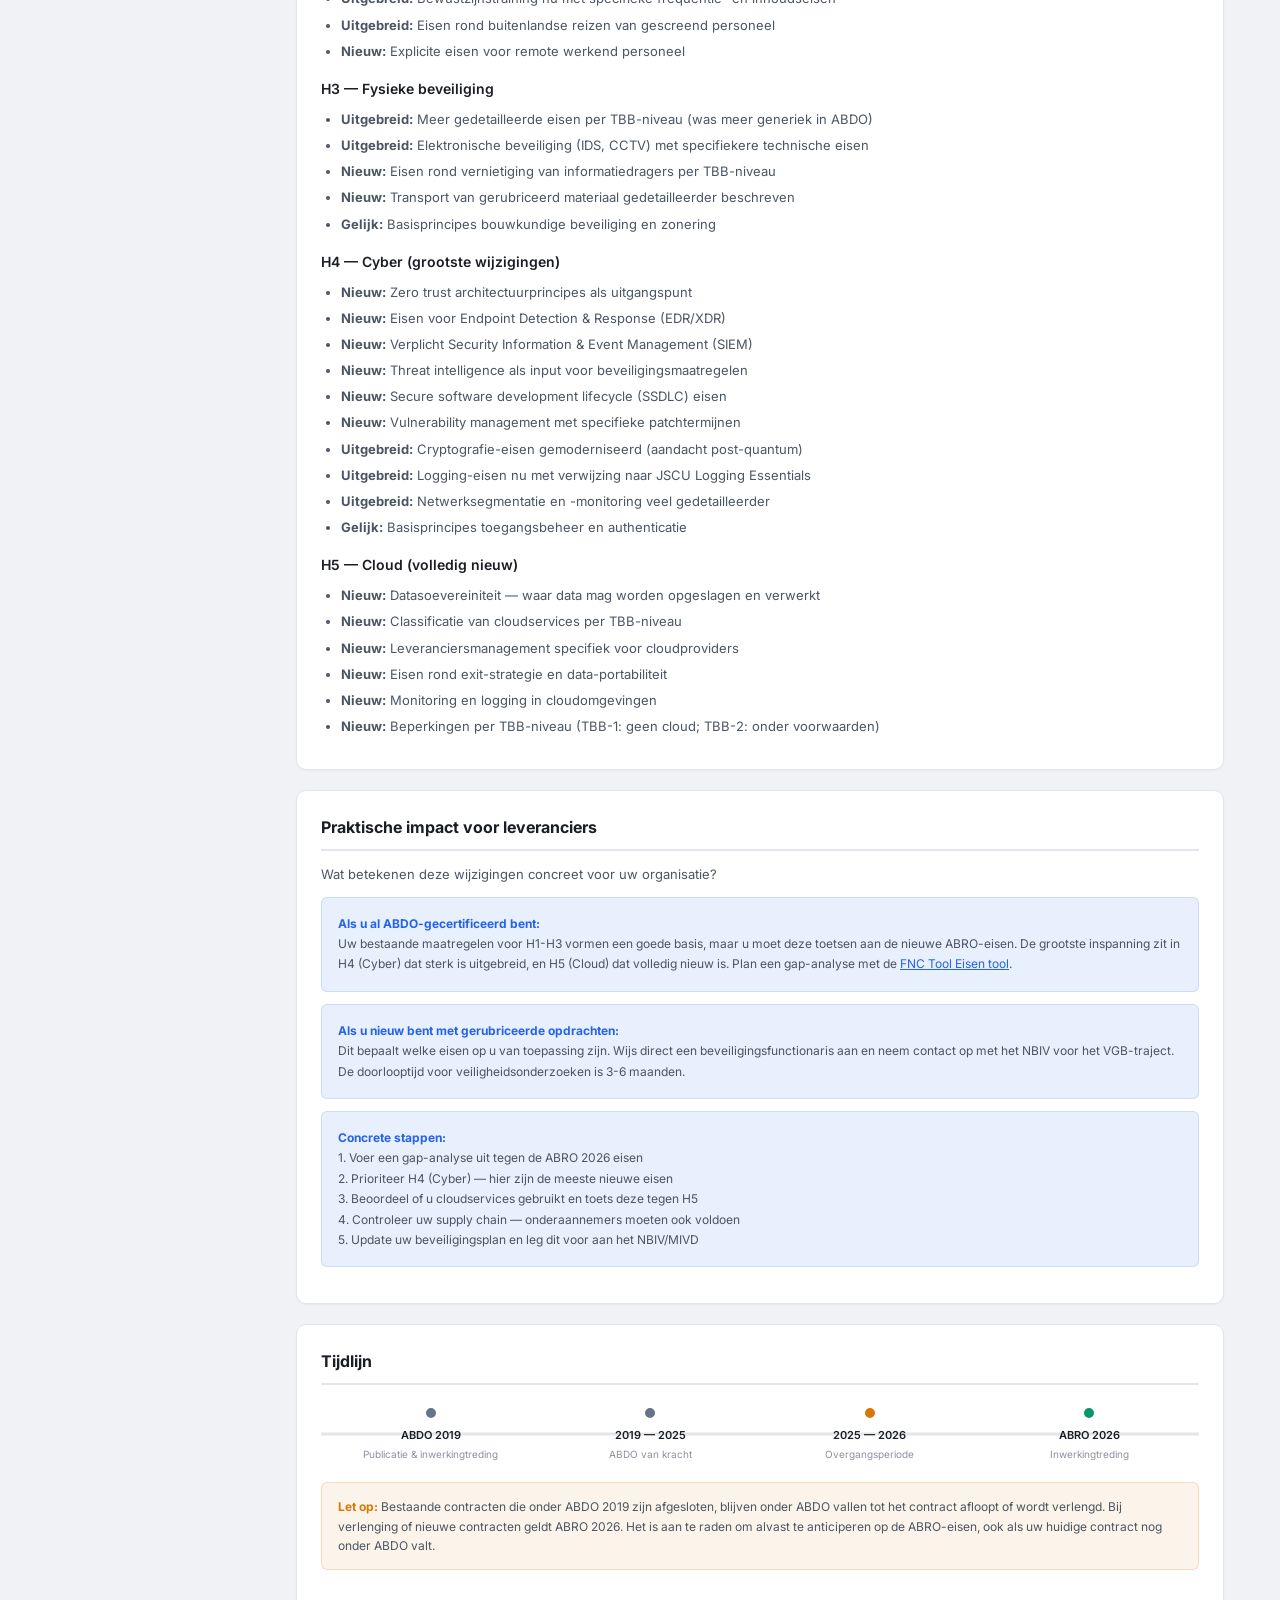
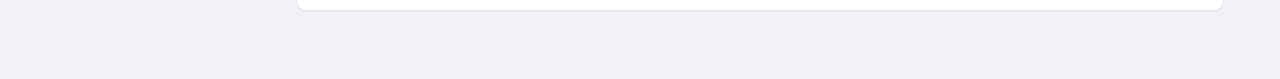
==== commit 999ee601: "v1.3 — JSCU werkblad, ABRO import, cloud→TBB4 lock, MITRE D3FEND, disclaimer Toegevoegd: - JSCU Werk" ====
--- a/abdo.html
+++ b/abdo.html
@@ -272,6 +272,9 @@
       </a>
       <a href="handleiding.html" class="nav-item" style="text-decoration:none">
         <span class="nav-icon" data-icon="manual"></span> Handleiding
+      </a>
+      <a href="changelog.html" class="nav-item" style="text-decoration:none">
+        <span class="nav-icon" data-icon="info"></span> Wijzigingsblad
       </a>
     </nav>
     <div class="sidebar-frameworks">
--- a/styles.css
+++ b/styles.css
@@ -1285,18 +1285,37 @@
   margin: 32px auto 16px;
   max-width: 800px;
   padding: 16px 20px;
-  background: var(--bg-elevated);
-  border: 1px solid var(--border);
+  background: rgba(234,179,8,0.06);
+  border: 1px solid rgba(234,179,8,0.35);
+  border-left: 3px solid #eab308;
   border-radius: var(--radius);
-  font-size: 11px;
-  color: var(--text-muted);
-  line-height: 1.6;
+  font-size: 12px;
+  color: var(--text-secondary);
+  line-height: 1.65;
 }
 
 .home-disclaimer strong {
-  color: var(--text-secondary);
-  font-size: 11px;
-}
+  color: var(--text-primary);
+  font-size: 12px;
+}
+
+.home-disclaimer .disc-title {
+  display: inline-flex;
+  align-items: center;
+  gap: 6px;
+  color: #eab308;
+  font-size: 13px;
+  font-weight: 700;
+  letter-spacing: 0.04em;
+  text-transform: uppercase;
+  margin-bottom: 6px;
+}
+
+.home-disclaimer ul {
+  margin: 6px 0 6px 0;
+  padding-left: 18px;
+}
+.home-disclaimer ul li { margin-bottom: 3px; }
 
 /* ============ PRINT STYLES ============ */
 @page {
